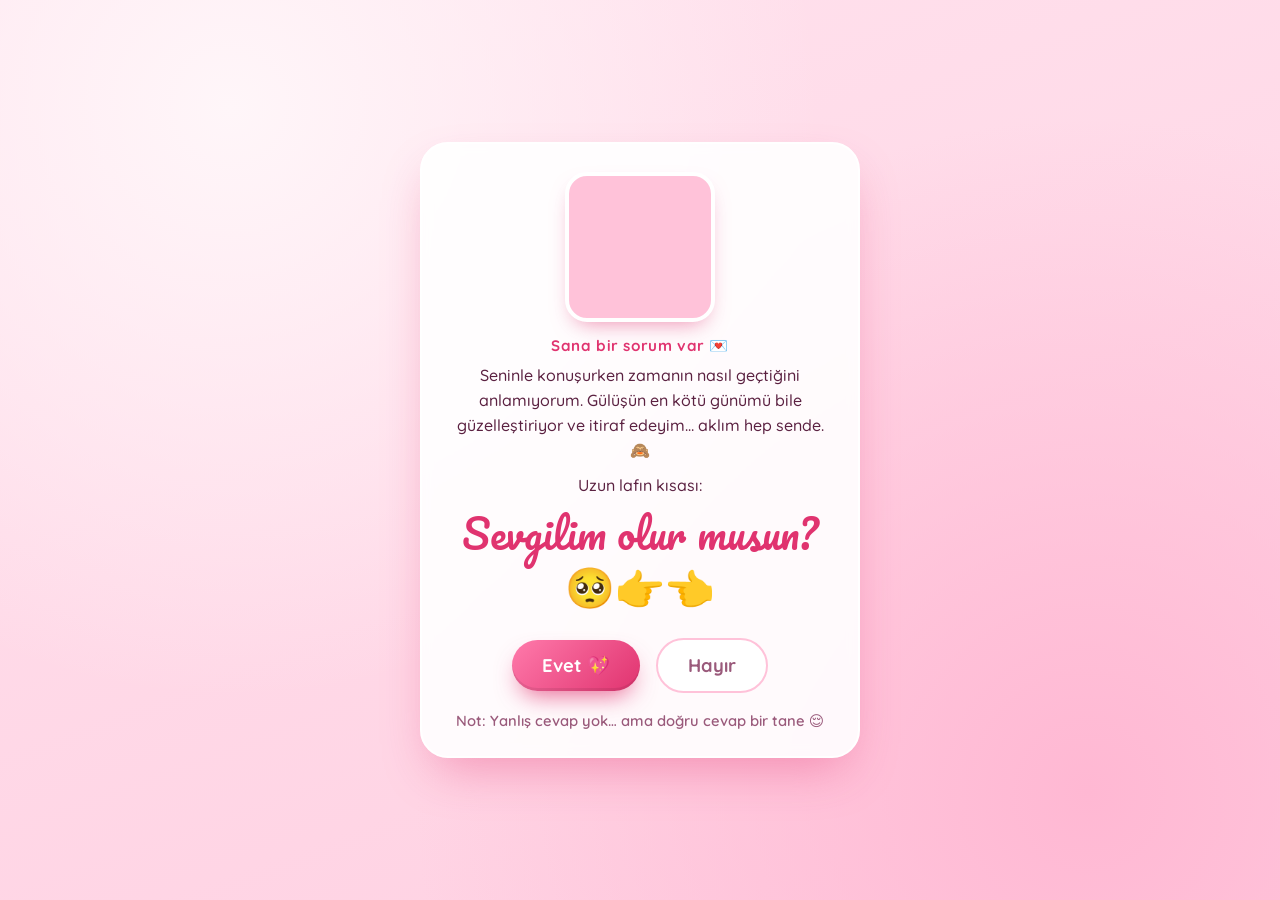
==== index.html @ 08aae547 "Add proposal website with runaway "Hayır" button and happy cat celebration - Proposal card in Turkis" ====
<!doctype html>
<html lang="tr">
<head>
  <meta charset="utf-8">
  <meta name="viewport" content="width=device-width, initial-scale=1, viewport-fit=cover">
  <title>Sana bir sorum var 💌</title>
  <meta name="description" content="Cevabını merakla bekliyorum 🥺👉👈">
  <meta property="og:title" content="Sana bir sorum var 💌">
  <meta property="og:description" content="Cevabını merakla bekliyorum 🥺👉👈">
  <meta property="og:type" content="website">
  <meta name="theme-color" content="#ffd0e2">
  <link rel="icon" href="data:image/svg+xml,<svg xmlns='http://www.w3.org/2000/svg' viewBox='0 0 100 100'><text y='.9em' font-size='90'>💘</text></svg>">
  <link rel="preconnect" href="https://fonts.googleapis.com">
  <link rel="preconnect" href="https://fonts.gstatic.com" crossorigin>
  <link rel="stylesheet" href="https://fonts.googleapis.com/css2?family=Pacifico&family=Quicksand:wght@500;600;700&display=swap">
  <link rel="stylesheet" href="style.css">
</head>
<body>
  <div class="hearts" aria-hidden="true"></div>

  <main id="question" class="card">
    <div class="card-cat" id="card-cat"></div>
    <p class="eyebrow">Sana bir sorum var 💌</p>
    <p class="lead">
      Seninle konuşurken zamanın nasıl geçtiğini anlamıyorum.
      Gülüşün en kötü günümü bile güzelleştiriyor ve itiraf edeyim… aklım hep sende. 🙈
    </p>
    <p class="lead">Uzun lafın kısası:</p>
    <h1 id="title">Sevgilim olur musun? 🥺👉👈</h1>
    <div class="buttons">
      <button id="yes" class="btn btn-yes" type="button">Evet 💖</button>
      <button id="no" class="btn btn-no" type="button">Hayır</button>
    </div>
    <p class="hint" id="hint" aria-live="polite">Not: Yanlış cevap yok… ama doğru cevap bir tane 😌</p>
  </main>

  <section id="celebration" class="celebration" hidden>
    <h2>Yaşasııın! 🎉</h2>
    <div class="main-cat" id="main-cat"></div>
    <p class="big">Biliyordum evet diyeceğini 😌💖</p>
    <p class="sub">Artık resmen sevgiliyiz! Şu an dünyanın en mutlu kedisi benim 🐱</p>
    <div class="cat-grid" id="cat-grid"></div>
    <p class="sub love">Seni çok seviyorum 💘</p>
  </section>

  <button id="sound" class="sound" type="button" aria-label="Sesi kapat" hidden>🔊</button>
  <div class="confetti" aria-hidden="true"></div>

  <script src="config.js"></script>
  <script src="script.js"></script>
</body>
</html>
---- style.css ----
:root {
  --bg1: #ffe3ee;
  --bg2: #ffcfe1;
  --bg3: #fff6f9;
  --pink: #ff5c97;
  --pink-deep: #e0336f;
  --pink-soft: #ffc2d9;
  --ink: #5b2141;
  --muted: #9a5a7b;
  --card: rgba(255, 255, 255, 0.9);
  --shadow: 0 22px 50px -14px rgba(224, 51, 111, 0.4);
}

* { box-sizing: border-box; }
[hidden] { display: none !important; }

html, body { margin: 0; }

body {
  min-height: 100vh;
  min-height: 100dvh;
  display: grid;
  place-items: center;
  padding: 24px 16px;
  overflow-x: hidden;
  font-family: "Quicksand", system-ui, -apple-system, "Segoe UI", Roboto, sans-serif;
  color: var(--ink);
  background: var(--bg1);
  -webkit-tap-highlight-color: transparent;
}

body::before {
  content: "";
  position: fixed;
  inset: 0;
  z-index: -1;
  background:
    radial-gradient(circle at 18% 12%, var(--bg3), transparent 45%),
    radial-gradient(circle at 85% 88%, #ffb8d3, transparent 50%),
    linear-gradient(160deg, var(--bg1), var(--bg2));
}

/* Arkada süzülen kalpler */
.hearts { position: fixed; inset: 0; pointer-events: none; overflow: hidden; z-index: 0; }
.hearts span {
  position: absolute;
  bottom: -50px;
  left: var(--x);
  font-size: var(--size);
  opacity: 0.45;
  animation: float var(--dur) linear var(--delay) infinite;
}
@keyframes float {
  0%   { transform: translateY(0) rotate(-10deg); }
  50%  { transform: translateY(-60vh) rotate(10deg); }
  100% { transform: translateY(-120vh) rotate(-10deg); }
}

/* Soru kartı */
.card {
  position: relative;
  z-index: 1;
  width: min(440px, 100%);
  padding: 28px 24px 22px;
  text-align: center;
  background: var(--card);
  border: 2px solid #fff;
  border-radius: 28px;
  box-shadow: var(--shadow);
  -webkit-backdrop-filter: blur(6px);
  backdrop-filter: blur(6px);
  animation: pop-in 0.7s cubic-bezier(0.34, 1.56, 0.64, 1) both;
}
@keyframes pop-in {
  from { opacity: 0; transform: scale(0.8) translateY(20px); }
  to   { opacity: 1; transform: none; }
}

.card-cat {
  width: 150px;
  height: 150px;
  margin: 0 auto 14px;
  border-radius: 22px;
  overflow: hidden;
  background: var(--pink-soft);
  border: 4px solid #fff;
  box-shadow: 0 10px 22px -10px rgba(224, 51, 111, 0.6);
  animation: tilt 3s ease-in-out infinite;
}
@keyframes tilt {
  0%, 100% { rotate: -3deg; }
  50%      { rotate: 3deg; }
}

.cat-media img,
.cat-media iframe,
.card-cat img,
.card-cat iframe {
  display: block;
  width: 100%;
  height: 100%;
  border: 0;
  object-fit: cover;
  pointer-events: none;
}
.cat-media { width: 100%; height: 100%; }

.eyebrow {
  margin: 0 0 8px;
  font-weight: 700;
  font-size: 0.95rem;
  letter-spacing: 0.04em;
  color: var(--pink-deep);
}
.lead { margin: 0 0 10px; line-height: 1.55; font-weight: 500; }

h1 {
  margin: 6px 0 0;
  font-family: "Pacifico", cursive;
  font-weight: 400;
  font-size: clamp(1.9rem, 7.5vw, 2.5rem);
  line-height: 1.3;
  color: var(--pink-deep);
}

/* Butonlar */
.buttons {
  display: flex;
  flex-wrap: wrap;
  gap: 16px;
  justify-content: center;
  align-items: center;
  min-height: 64px;
  margin: 22px 0 8px;
  transition: min-height 0.5s cubic-bezier(0.34, 1.56, 0.64, 1);
}

.btn {
  font: inherit;
  font-weight: 700;
  font-size: 1.15rem;
  padding: 14px 30px;
  border: 0;
  border-radius: 999px;
  cursor: pointer;
  white-space: nowrap;
  touch-action: manipulation;
  -webkit-user-select: none;
  user-select: none;
}

.btn-yes {
  --grow: 1;
  position: relative;
  z-index: 5;
  color: #fff;
  background: linear-gradient(135deg, #ff7aab, var(--pink-deep));
  box-shadow: 0 12px 24px -8px rgba(224, 51, 111, 0.75), inset 0 -3px 0 rgba(0, 0, 0, 0.08);
  transform: scale(var(--grow));
  transition: transform 0.5s cubic-bezier(0.34, 1.56, 0.64, 1), box-shadow 0.2s;
  animation: heartbeat 1.6s ease-in-out infinite;
}
.btn-yes:hover { box-shadow: 0 16px 30px -8px rgba(224, 51, 111, 0.9), inset 0 -3px 0 rgba(0, 0, 0, 0.08); }
.btn-yes:active { filter: brightness(0.95); }
@keyframes heartbeat {
  0%, 40%, 100% { scale: 1; }
  10% { scale: 1.08; }
  25% { scale: 1.04; }
}

.btn-no {
  z-index: 40;
  color: var(--muted);
  background: #fff;
  border: 2px solid var(--pink-soft);
  touch-action: none;
}
.btn-no.free {
  position: fixed;
  z-index: 60;
  margin: 0;
  box-shadow: 0 10px 22px -10px rgba(91, 33, 65, 0.4);
  transition:
    left 0.5s cubic-bezier(0.34, 1.56, 0.64, 1),
    top 0.5s cubic-bezier(0.34, 1.56, 0.64, 1),
    scale 0.3s ease;
}
.btn-no.wiggle { animation: wiggle 0.5s ease; }
@keyframes wiggle {
  0%   { rotate: 0deg; }
  20%  { rotate: -14deg; }
  40%  { rotate: 10deg; }
  60%  { rotate: -6deg; }
  80%  { rotate: 3deg; }
  100% { rotate: 0deg; }
}

.hint {
  min-height: 1.5em;
  margin: 14px 0 0;
  font-size: 0.92rem;
  font-weight: 600;
  color: var(--muted);
}

.puff {
  position: fixed;
  z-index: 55;
  font-size: 30px;
  pointer-events: none;
  animation: puff 0.7s ease-out forwards;
}
@keyframes puff {
  from { opacity: 0.9; transform: translate(-50%, -50%) scale(0.6); }
  to   { opacity: 0;   transform: translate(-50%, -80%) scale(1.7); }
}

/* Evet sonrası kutlama */
.celebration {
  position: relative;
  z-index: 1;
  width: min(880px, 100%);
  text-align: center;
  animation: pop-in 0.6s cubic-bezier(0.34, 1.56, 0.64, 1) both;
}
.celebration h2 {
  margin: 4px 0 16px;
  font-family: "Pacifico", cursive;
  font-weight: 400;
  font-size: clamp(2.4rem, 10vw, 4rem);
  color: var(--pink-deep);
  text-shadow: 0 3px 0 #fff;
}
.main-cat {
  width: min(320px, 78vw);
  aspect-ratio: 1;
  margin: 0 auto 18px;
  border-radius: 26px;
  overflow: hidden;
  background: var(--pink-soft);
  border: 5px solid #fff;
  box-shadow: var(--shadow);
  animation: hop 0.55s ease-in-out infinite alternate;
}
@keyframes hop {
  from { transform: translateY(0) rotate(-2deg); }
  to   { transform: translateY(-12px) rotate(2deg); }
}
.big { margin: 0 0 6px; font-size: clamp(1.25rem, 5vw, 1.6rem); font-weight: 700; color: var(--pink-deep); }
.sub { margin: 0 auto; max-width: 34ch; font-size: 1.05rem; font-weight: 600; line-height: 1.5; }
.love { margin-top: 22px; font-family: "Pacifico", cursive; font-weight: 400; font-size: 1.6rem; color: var(--pink-deep); }

.cat-grid {
  display: grid;
  grid-template-columns: repeat(auto-fill, minmax(140px, 1fr));
  gap: 14px;
  margin-top: 24px;
}
.tile {
  aspect-ratio: 1;
  border-radius: 20px;
  overflow: hidden;
  background: var(--pink-soft);
  border: 4px solid #fff;
  box-shadow: 0 12px 24px -12px rgba(224, 51, 111, 0.6);
  animation:
    pop 0.6s cubic-bezier(0.34, 1.56, 0.64, 1) var(--d) both,
    wobble 2.4s ease-in-out var(--d) infinite;
}
@keyframes pop {
  from { opacity: 0; transform: scale(0.2) rotate(-20deg); }
  to   { opacity: 1; transform: none; }
}
@keyframes wobble {
  0%, 100% { rotate: -2.5deg; }
  50%      { rotate: 2.5deg; }
}

.sound {
  position: fixed;
  top: 14px;
  right: 14px;
  z-index: 80;
  width: 48px;
  height: 48px;
  border: 0;
  border-radius: 50%;
  background: #fff;
  font-size: 22px;
  cursor: pointer;
  box-shadow: 0 8px 20px -8px rgba(224, 51, 111, 0.6);
}

/* Konfeti */
.confetti { position: fixed; inset: 0; z-index: 70; pointer-events: none; overflow: hidden; }
.confetti span {
  position: absolute;
  top: -8vh;
  left: var(--x);
  font-size: var(--size);
  animation: fall var(--dur) linear forwards;
}
@keyframes fall {
  to { transform: translate3d(var(--drift), 118vh, 0) rotate(var(--rot)); }
}

@media (prefers-reduced-motion: reduce) {
  .hearts { display: none; }
  *, *::before, *::after {
    animation-duration: 0.01ms !important;
    animation-iteration-count: 1 !important;
    transition-duration: 0.01ms !important;
  }
}
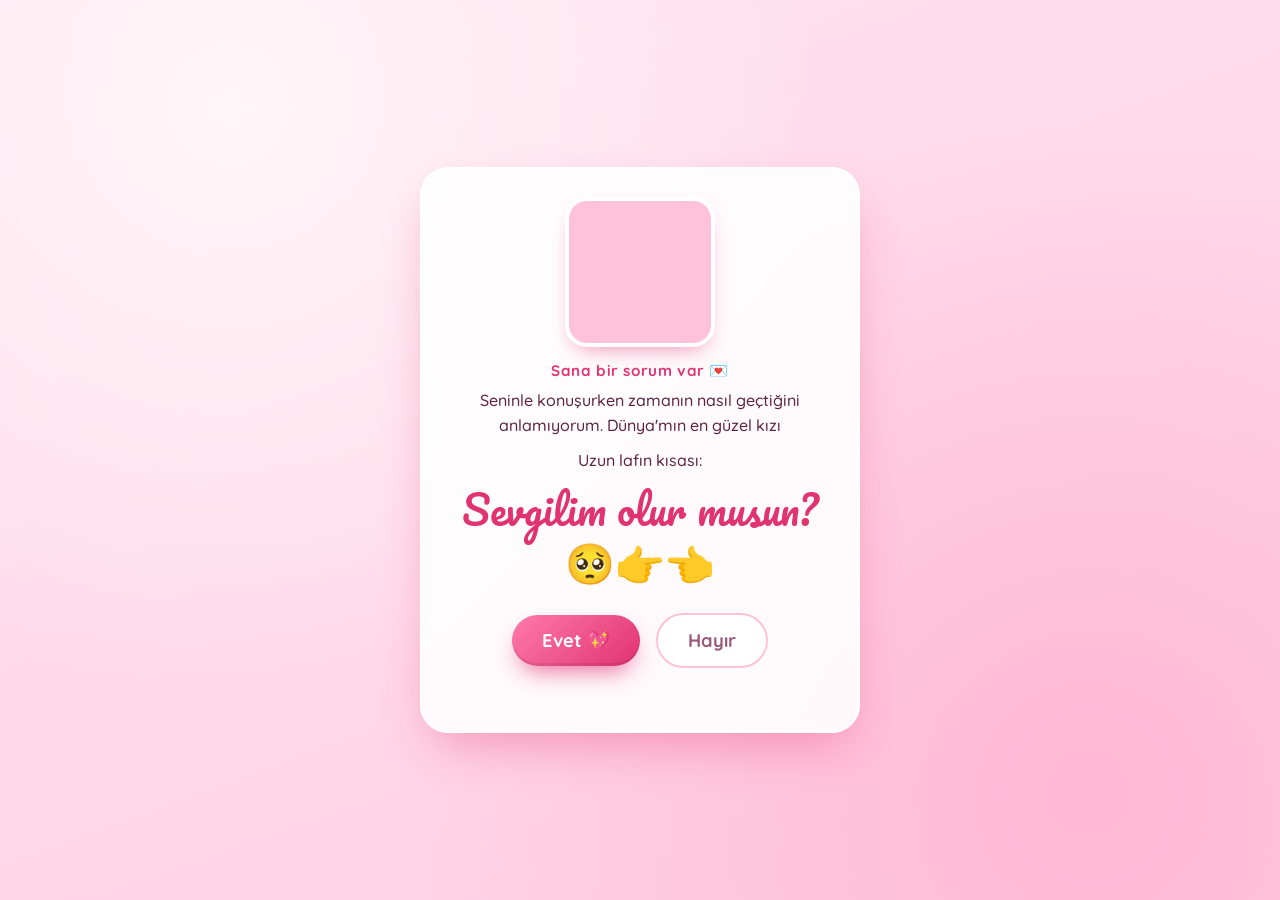
==== commit ab12c027: "Update proposal text and use kissing cat video in the celebration - Replace the second sentence of t" ====
--- a/index.html
+++ b/index.html
@@ -23,7 +23,7 @@
     <p class="eyebrow">Sana bir sorum var 💌</p>
     <p class="lead">
       Seninle konuşurken zamanın nasıl geçtiğini anlamıyorum.
-      Gülüşün en kötü günümü bile güzelleştiriyor ve itiraf edeyim… aklım hep sende. 🙈
+      Dünya'mın en güzel kızı
     </p>
     <p class="lead">Uzun lafın kısası:</p>
     <h1 id="title">Sevgilim olur musun? 🥺👉👈</h1>
@@ -31,7 +31,7 @@
       <button id="yes" class="btn btn-yes" type="button">Evet 💖</button>
       <button id="no" class="btn btn-no" type="button">Hayır</button>
     </div>
-    <p class="hint" id="hint" aria-live="polite">Not: Yanlış cevap yok… ama doğru cevap bir tane 😌</p>
+    <p class="hint" id="hint" aria-live="polite"></p>
   </main>
 
   <section id="celebration" class="celebration" hidden>
--- a/style.css
+++ b/style.css
@@ -93,6 +93,7 @@
 }
 
 .cat-media img,
+.cat-media video,
 .cat-media iframe,
 .card-cat img,
 .card-cat iframe {
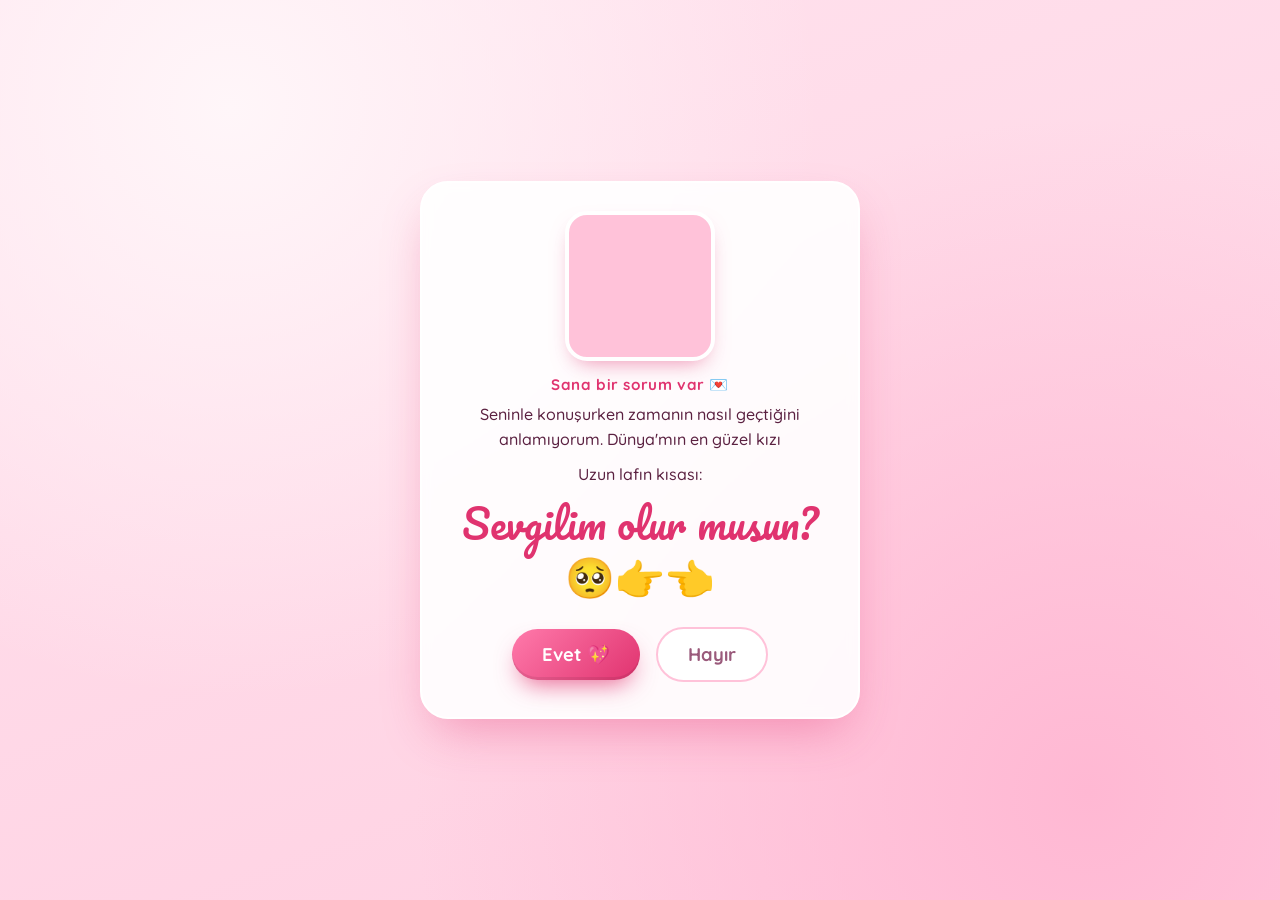
==== commit 8230d0d2: "Trim celebration cats to three in a row and drop attempt hints - Keep only the "Happy", "YAH YAH YES" ====
--- a/index.html
+++ b/index.html
@@ -31,14 +31,13 @@
       <button id="yes" class="btn btn-yes" type="button">Evet 💖</button>
       <button id="no" class="btn btn-no" type="button">Hayır</button>
     </div>
-    <p class="hint" id="hint" aria-live="polite"></p>
   </main>
 
   <section id="celebration" class="celebration" hidden>
     <h2>Yaşasııın! 🎉</h2>
     <div class="main-cat" id="main-cat"></div>
     <p class="big">Biliyordum evet diyeceğini 😌💖</p>
-    <p class="sub">Artık resmen sevgiliyiz! Şu an dünyanın en mutlu kedisi benim 🐱</p>
+    <p class="sub">Artık resmen sevgiliyiz!</p>
     <div class="cat-grid" id="cat-grid"></div>
     <p class="sub love">Seni çok seviyorum 💘</p>
   </section>
--- a/style.css
+++ b/style.css
@@ -196,14 +196,6 @@
   100% { rotate: 0deg; }
 }
 
-.hint {
-  min-height: 1.5em;
-  margin: 14px 0 0;
-  font-size: 0.92rem;
-  font-weight: 600;
-  color: var(--muted);
-}
-
 .puff {
   position: fixed;
   z-index: 55;
@@ -253,16 +245,17 @@
 
 .cat-grid {
   display: grid;
-  grid-template-columns: repeat(auto-fill, minmax(140px, 1fr));
-  gap: 14px;
-  margin-top: 24px;
+  grid-template-columns: repeat(3, 1fr);
+  gap: clamp(8px, 2.5vw, 16px);
+  max-width: 640px;
+  margin: 24px auto 0;
 }
 .tile {
   aspect-ratio: 1;
-  border-radius: 20px;
+  border-radius: clamp(14px, 4vw, 20px);
   overflow: hidden;
   background: var(--pink-soft);
-  border: 4px solid #fff;
+  border: 3px solid #fff;
   box-shadow: 0 12px 24px -12px rgba(224, 51, 111, 0.6);
   animation:
     pop 0.6s cubic-bezier(0.34, 1.56, 0.64, 1) var(--d) both,
